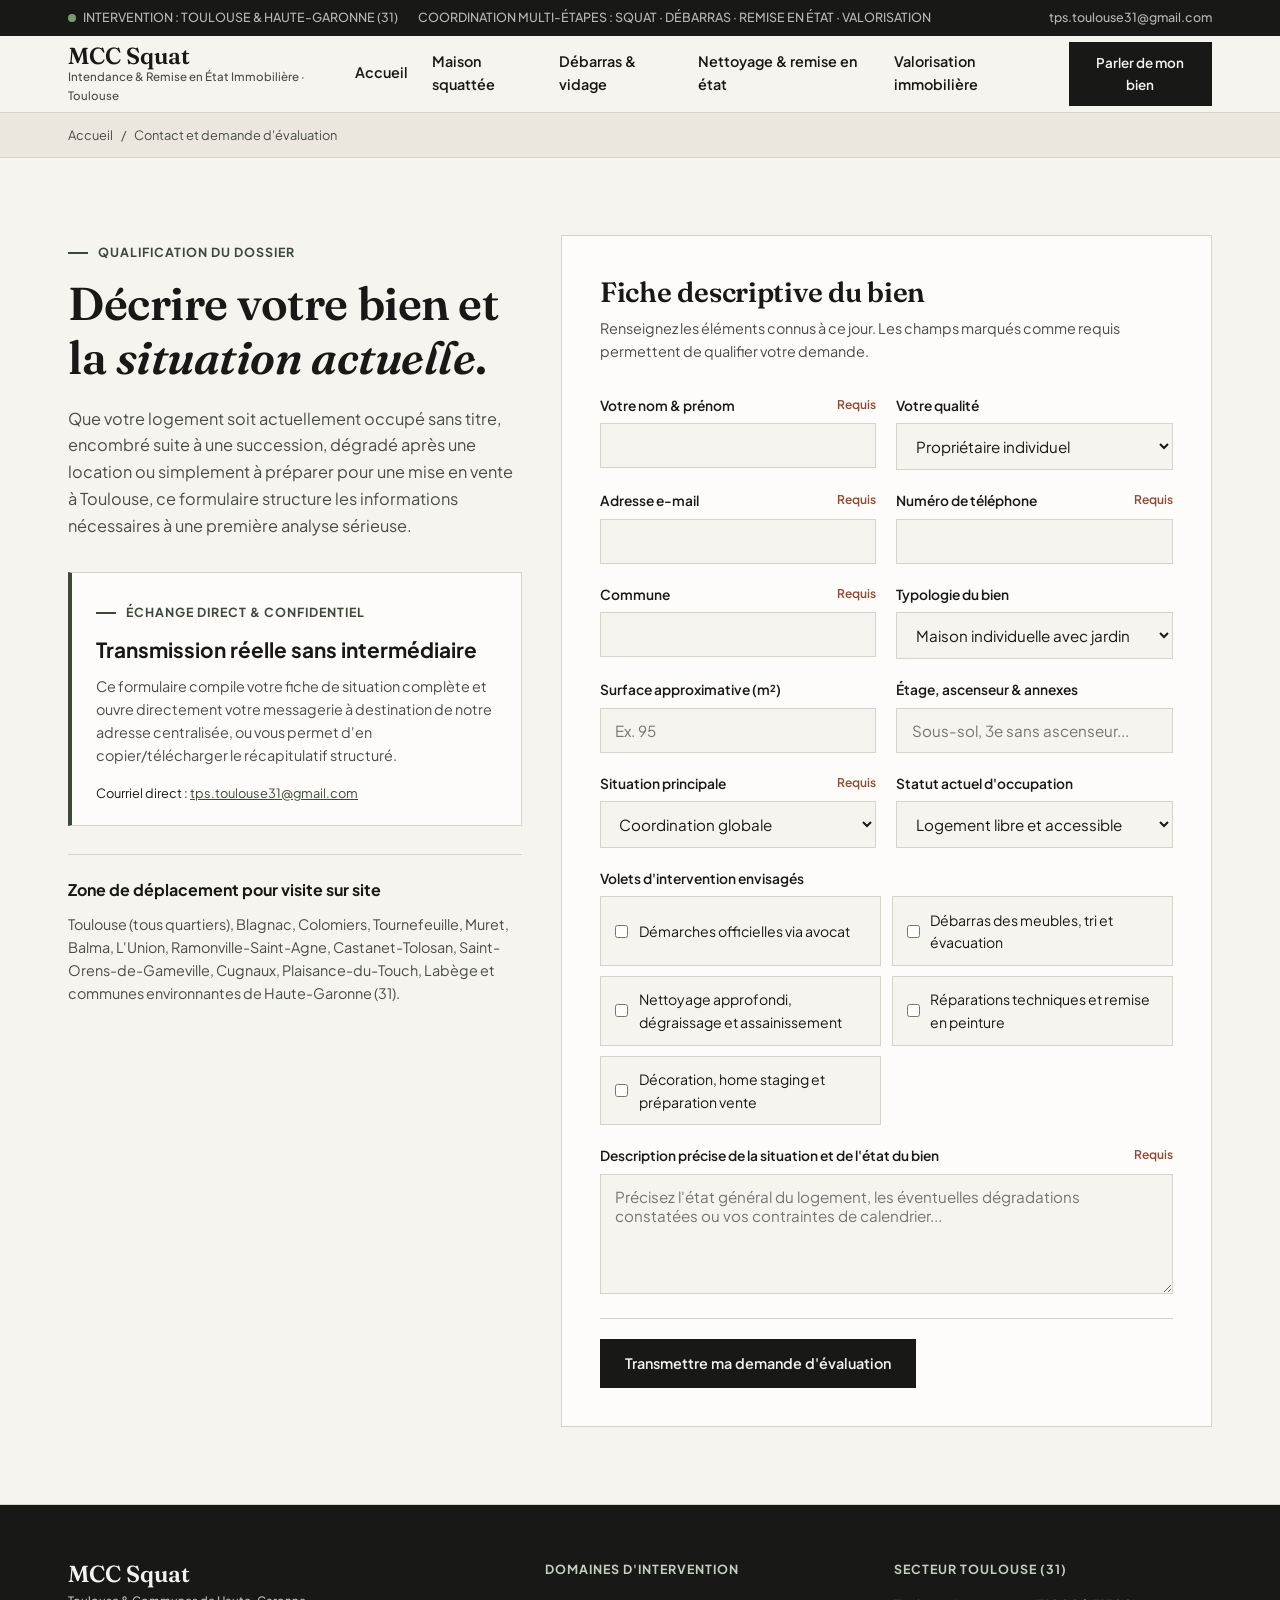
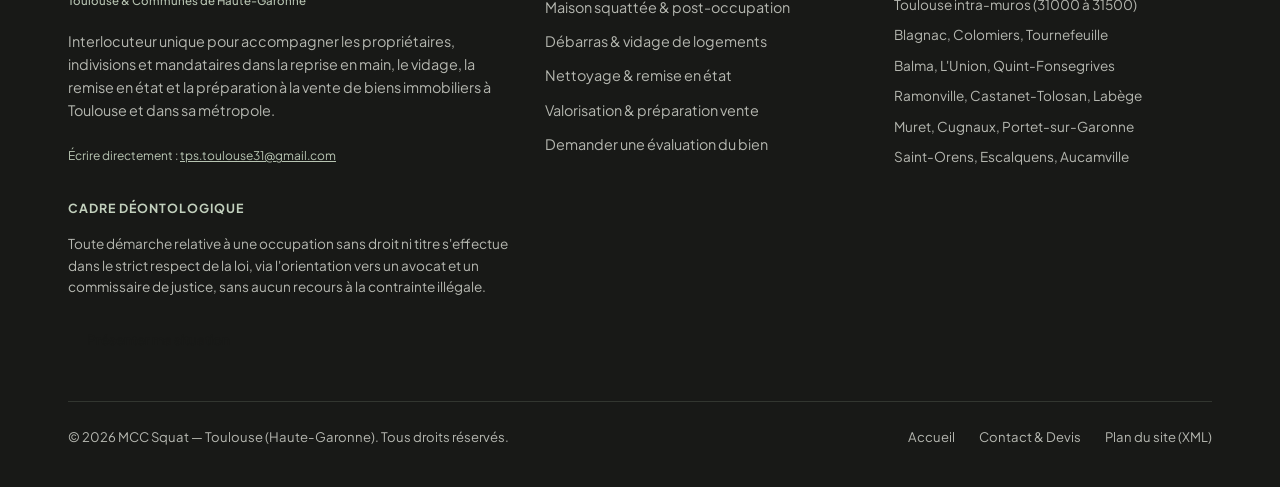
==== contact-devis.html @ 32aa0e15 "suppression du dossier" ====
<!DOCTYPE html>
<html lang="fr">
<head>
  <meta charset="UTF-8">
  <meta name="viewport" content="width=device-width, initial-scale=1.0">
  <title>Contact &amp; Devis à Toulouse | Évaluation de Bien Immobilier, Squat, Débarras &amp; Remise en État</title>
  <meta name="description" content="Contactez MCC Squat à Toulouse pour décrire votre bien immobilier et votre situation : maison squattée, débarras, nettoyage approfondi, remise en état ou préparation à la vente.">
  <link rel="canonical" href="https://atelier-garona-toulouse.fr/contact-devis.html">
  <meta property="og:title" content="Contact &amp; Devis — Parler de mon bien à Toulouse | MCC Squat">
  <meta property="og:description" content="Formulaire de qualification immobilière pour évaluer votre situation à Toulouse et en Haute-Garonne.">
  <meta property="og:type" content="website">
  <link rel="stylesheet" href="assets/css/styles.css">
</head>
<body>
  <a href="#main-content" class="skip-link">Aller au contenu principal</a>

  <div class="topbar">
    <div class="container topbar-inner">
      <div class="topbar-meta">
        <span><span class="status-dot" aria-hidden="true"></span>INTERVENTION : TOULOUSE &amp; HAUTE-GARONNE (31)</span>
        <span>COORDINATION MULTI-ÉTAPES : SQUAT · DÉBARRAS · REMISE EN ÉTAT · VALORISATION</span>
      </div>
      <div class="topbar-meta">
        <a href="mailto:tps.toulouse31@gmail.com" data-config="contact-email">tps.toulouse31@gmail.com</a>
      </div>
    </div>
  </div>

  <header class="site-header" role="banner">
    <div class="container header-inner">
      <a href="index.html" class="brand" aria-label="MCC Squat — Retour à l'accueil">
        <span class="brand-title" data-config="company-name">MCC Squat</span>
        <span class="brand-subtitle">Intendance &amp; Remise en État Immobilière · Toulouse</span>
      </a>

      <button class="nav-toggle" type="button" aria-expanded="false" aria-controls="primary-navigation">
        Menu
      </button>

      <nav id="primary-navigation" class="main-nav" aria-label="Navigation principale">
        <a href="index.html" class="nav-link">Accueil</a>
          <a href="maison-squattee.html" class="nav-link">Maison squattée</a>
          <a href="debarras-vidage.html" class="nav-link">Débarras & vidage</a>
          <a href="nettoyage-remise-en-etat.html" class="nav-link">Nettoyage & remise en état</a>
          <a href="valorisation-immobiliere.html" class="nav-link">Valorisation immobilière</a>
          <a href="contact-devis.html" class="btn btn-primary btn-sm" aria-current="page">Parler de mon bien</a>
      </nav>
    </div>
  </header>

  <nav class="breadcrumb-bar" aria-label="Fil d'Ariane">
    <div class="container">
      <ol class="breadcrumb-list">
        <li><a href="index.html">Accueil</a></li>
        <li aria-current="page">Contact et demande d'évaluation</li>
      </ol>
    </div>
  </nav>

  <main id="main-content">
    <section class="section">
      <div class="container">
        <div class="grid-12" style="align-items: start;">
          <div class="col-5">
            <span class="eyebrow">Qualification du dossier</span>
            <h1>Décrire votre bien et la <em>situation actuelle</em>.</h1>
            <p class="lead" style="margin-top: 1.25rem; margin-bottom: 2rem;">
              Que votre logement soit actuellement occupé sans titre, encombré suite à une succession, dégradé après une location ou simplement à préparer pour une mise en vente à Toulouse, ce formulaire structure les informations nécessaires à une première analyse sérieuse.
            </p>

            <div class="legal-callout" style="margin-bottom: 1.75rem;">
              <span class="eyebrow">Échange direct &amp; confidentiel</span>
              <h3 style="font-size: 1.3rem; margin-bottom: 0.65rem;">Transmission réelle sans intermédiaire</h3>
              <p style="color: var(--text-muted); font-size: 0.9rem; margin-bottom: 1rem;">
                Ce formulaire compile votre fiche de situation complète et ouvre directement votre messagerie à destination de notre adresse centralisée, ou vous permet d'en copier/télécharger le récapitulatif structuré.
              </p>
              <p style="font-family: var(--font-mono); font-size: 0.8rem;">
                Courriel direct : <a href="mailto:tps.toulouse31@gmail.com" style="text-decoration: underline; color: var(--accent-olive);" data-config="contact-email">tps.toulouse31@gmail.com</a>
              </p>
            </div>

            <div style="border-top: 1px solid var(--border-hairline); padding-top: 1.5rem;">
              <h4 style="margin-bottom: 0.75rem;">Zone de déplacement pour visite sur site</h4>
              <p style="color: var(--text-muted); font-size: 0.9rem;">
                Toulouse (tous quartiers), Blagnac, Colomiers, Tournefeuille, Muret, Balma, L'Union, Ramonville-Saint-Agne, Castanet-Tolosan, Saint-Orens-de-Gameville, Cugnaux, Plaisance-du-Touch, Labège et communes environnantes de Haute-Garonne (31).
              </p>
            </div>
          </div>

          <div class="col-7">
            <form id="diagnostic-form" class="form-architectural" aria-label="Formulaire de description du bien et de la situation">
              <h2 style="font-size: 1.75rem; margin-bottom: 0.5rem;">Fiche descriptive du bien</h2>
              <p style="color: var(--text-muted); font-size: 0.9rem; margin-bottom: 2rem;">
                Renseignez les éléments connus à ce jour. Les champs marqués comme requis permettent de qualifier votre demande.
              </p>

              <div class="form-grid">
                <div class="form-group">
                  <label class="form-label" for="nom">
                    <span>Votre nom &amp; prénom</span>
                    <span class="form-required">Requis</span>
                  </label>
                  <input class="form-control" type="text" id="nom" name="nom" required autocomplete="name">
                </div>

                <div class="form-group">
                  <label class="form-label" for="qualite">
                    <span>Votre qualité</span>
                  </label>
                  <select class="form-control" id="qualite" name="qualite">
                    <option value="Propriétaire individuel">Propriétaire individuel</option>
                    <option value="Membre d'une indivision / Héritier">Membre d'une indivision / Héritier</option>
                    <option value="Notaire / Clerc de notaire">Notaire / Clerc de notaire</option>
                    <option value="Avocat / Commissaire de justice">Avocat / Commissaire de justice</option>
                    <option value="Mandataire / Agence immobilière">Mandataire / Agence immobilière</option>
                  </select>
                </div>

                <div class="form-group">
                  <label class="form-label" for="email">
                    <span>Adresse e-mail</span>
                    <span class="form-required">Requis</span>
                  </label>
                  <input class="form-control" type="email" id="email" name="email" required autocomplete="email">
                </div>

                <div class="form-group">
                  <label class="form-label" for="telephone">
                    <span>Numéro de téléphone</span>
                    <span class="form-required">Requis</span>
                  </label>
                  <input class="form-control" type="tel" id="telephone" name="telephone" required autocomplete="tel">
                </div>

                <div class="form-group">
                  <label class="form-label" for="commune">
                    <span>Commune</span>
                    <span class="form-required">Requis</span>
                  </label>
                  <input class="form-control" type="text" id="commune" name="commune" required>
                </div>

                <div class="form-group">
                  <label class="form-label" for="type-bien">
                    <span>Typologie du bien</span>
                  </label>
                  <select class="form-control" id="type-bien" name="type_bien">
                    <option value="Maison individuelle avec jardin">Maison individuelle avec jardin</option>
                    <option value="Maison de ville / Toulousaine">Maison de ville / Toulousaine</option>
                    <option value="Appartement">Appartement</option>
                    <option value="Immeuble entier / Local mixte">Immeuble entier / Local mixte</option>
                    <option value="Dépendance / Cave / Garage seul">Dépendance / Cave / Garage seul</option>
                  </select>
                </div>

                <div class="form-group">
                  <label class="form-label" for="surface">
                    <span>Surface approximative (m²)</span>
                  </label>
                  <input class="form-control" type="number" id="surface" name="surface" min="5" max="2000" placeholder="Ex. 95">
                </div>

                <div class="form-group">
                  <label class="form-label" for="acces">
                    <span>Étage, ascenseur &amp; annexes</span>
                  </label>
                  <input class="form-control" type="text" id="acces" name="acces" placeholder="Sous-sol, 3e sans ascenseur...">
                </div>

                <div class="form-group">
                  <label class="form-label" for="situation-principale">
                    <span>Situation principale</span>
                    <span class="form-required">Requis</span>
                  </label>
                  <select class="form-control" id="situation-principale" name="situation" required>
                    <option value="Coordination globale">Coordination globale</option>
                    <option value="maison-squattee">Maison squattée</option>
                    <option value="debarras-vidage">Débarras et vidage de logement / succession</option>
                    <option value="nettoyage-remise-en-etat">Nettoyage approfondi et remise en état</option>
                    <option value="valorisation-immobiliere">Valorisation immobilière et préparation à la vente</option>
                  </select>
                </div>

                <div class="form-group">
                  <label class="form-label" for="statut-occupation">
                    <span>Statut actuel d'occupation</span>
                  </label>
                  <select class="form-control" id="statut-occupation" name="statut_occupation">
                    <option value="Logement libre et accessible">Logement libre et accessible</option>
                    <option value="Logement récupéré légalement après squat">Logement récupéré légalement après squat</option>
                    <option value="Logement actuellement squatté">Logement actuellement squatté</option>
                    <option value="Succession en cours">Succession en cours</option>
                  </select>
                </div>

                <div class="form-group form-group-full">
                  <span class="form-label">Volets d'intervention envisagés</span>
                  <div class="checkbox-grid">
                    <label class="checkbox-tile">
                      <input type="checkbox" name="prestations" value="Orientation avocat">
                      <span>Démarches officielles via avocat</span>
                    </label>

                    <label class="checkbox-tile">
                      <input type="checkbox" name="prestations" value="Débarras et vidage intégral">
                      <span>Débarras des meubles, tri et évacuation</span>
                    </label>
                    <label class="checkbox-tile">
                      <input type="checkbox" name="prestations" value="Nettoyage approfondi et désinfection">
                      <span>Nettoyage approfondi, dégraissage et assainissement</span>
                    </label>
                    <label class="checkbox-tile">
                      <input type="checkbox" name="prestations" value="Travaux de remise en état et peintures">
                      <span>Réparations techniques et remise en peinture</span>
                    </label>
                    <label class="checkbox-tile">
                      <input type="checkbox" name="prestations" value="Valorisation immobilière / Home staging">
                      <span>Décoration, home staging et préparation vente</span>
                    </label>
                  </div>
                </div>

                <div class="form-group form-group-full">
                  <label class="form-label" for="description">
                    <span>Description précise de la situation et de l'état du bien</span>
                    <span class="form-required">Requis</span>
                  </label>
                  <textarea class="form-control" id="description" name="description" required placeholder="Précisez l'état général du logement, les éventuelles dégradations constatées ou vos contraintes de calendrier..."></textarea>
                </div>
              </div>

              <div class="form-actions-bar">
                <button type="submit" class="btn btn-primary">Transmettre ma demande d'évaluation</button>
              </div>

              <!-- PANNEAU DE CONTRÔLE RÉEL DU DOSSIER (SANS SIMULATION FICTIVE) -->
              <div id="dossier-preview-panel" class="dossier-preview-panel" role="region" aria-live="polite">
                <h3 style="font-size: 1.25rem; margin-bottom: 0.35rem;">Votre fiche d'évaluation est prête à être transmise</h3>
                <p style="font-size: 0.88rem; color: var(--text-muted);">
                  Votre application de messagerie s'est ouverte avec ce récapitulatif. Si vous utilisez un webmail sur navigateur, vous pouvez également copier ce dossier en un clic ou le télécharger :
                </p>
                <pre id="dossier-pre-content" class="dossier-pre"></pre>
                <div style="display: flex; flex-wrap: wrap; gap: 0.75rem;">
                  <a id="direct-mailto-trigger" href="mailto:tps.toulouse31@gmail.com" class="btn btn-primary btn-sm">Ouvrir dans ma messagerie</a>
                  <button type="button" id="copy-dossier-btn" class="btn btn-secondary btn-sm">Copier le récapitulatif</button>
                  <button type="button" id="download-dossier-btn" class="btn btn-secondary btn-sm">Télécharger en .txt</button>
                </div>
              </div>
            </form>
          </div>
        </div>
      </div>
    </section>
  </main>

  <footer class="site-footer" role="contentinfo">
    <div class="container">
      <div class="footer-grid">
        <div>
          <p class="brand-title" style="color: var(--text-on-dark); margin-bottom: 0.35rem;" data-config="company-name">MCC Squat</p>
          <p class="brand-subtitle" style="color: #B7C4B2; margin-bottom: 1.25rem;">Toulouse &amp; Communes de Haute-Garonne</p>
          <p style="color: var(--text-on-dark-muted); font-size: 0.9rem; max-width: 42ch; margin-bottom: 1.5rem;">
            Interlocuteur unique pour accompagner les propriétaires, indivisions et mandataires dans la reprise en main, le vidage, la remise en état et la préparation à la vente de biens immobiliers à Toulouse et dans sa métropole.
          </p>
          <p style="font-family: var(--font-mono); font-size: 0.75rem; color: #B7C4B2;">
            Écrire directement : <a href="mailto:tps.toulouse31@gmail.com" style="text-decoration: underline;" data-config="contact-email">tps.toulouse31@gmail.com</a>
          </p>
        </div>

        <div>
          <h3 class="footer-heading">Domaines d'intervention</h3>
          <ul class="footer-links">
            <li><a href="maison-squattee.html">Maison squattée &amp; post-occupation</a></li>
            <li><a href="debarras-vidage.html">Débarras &amp; vidage de logements</a></li>
            <li><a href="nettoyage-remise-en-etat.html">Nettoyage &amp; remise en état</a></li>
            <li><a href="valorisation-immobiliere.html">Valorisation &amp; préparation vente</a></li>
            <li><a href="contact-devis.html">Demander une évaluation du bien</a></li>
          </ul>
        </div>

        <div>
          <h3 class="footer-heading">Secteur Toulouse (31)</h3>
          <ul class="footer-links" style="font-size: 0.85rem; color: var(--text-on-dark-muted);">
            <li>Toulouse intra-muros (31000 à 31500)</li>
            <li>Blagnac, Colomiers, Tournefeuille</li>
            <li>Balma, L'Union, Quint-Fonsegrives</li>
            <li>Ramonville, Castanet-Tolosan, Labège</li>
            <li>Muret, Cugnaux, Portet-sur-Garonne</li>
            <li>Saint-Orens, Escalquens, Aucamville</li>
          </ul>
        </div>

        <div>
          <h3 class="footer-heading">Cadre déontologique</h3>
          <p style="color: var(--text-on-dark-muted); font-size: 0.85rem; line-height: 1.6; margin-bottom: 1.25rem;">
            Toute démarche relative à une occupation sans droit ni titre s'effectue dans le strict respect de la loi, via l'orientation vers un avocat et un commissaire de justice, sans aucun recours à la contrainte illégale.
          </p>
          <a href="contact-devis.html" class="btn btn-secondary btn-sm">Présenter ma situation</a>
        </div>
      </div>

      <div class="footer-bottom">
        <div>
          <span>&copy; 2026 <span data-config="company-name">MCC Squat</span> — Toulouse (Haute-Garonne). Tous droits réservés.</span>
        </div>
        <div style="display: flex; gap: 1.5rem; flex-wrap: wrap;">
          <a href="index.html">Accueil</a>
          <a href="contact-devis.html">Contact &amp; Devis</a>
          <a href="sitemap.xml">Plan du site (XML)</a>
        </div>
      </div>
    </div>
  </footer>

  <script src="assets/js/site-config.js"></script>
  <script src="assets/js/main.js"></script>
</body>
</html>
---- assets/css/styles.css ----
/* ==========================================================================
   MCC Squat — FEUILLE DE STYLE HAUTE LISIBILITÉ
   Palette : Ivoire (#F6F4EF), Pierre (#EBE7DE), Anthracite (#181917),
             Vert Olive (#3B4938), Terre de Garonne (#8C4A32)
   Typographies : 'Fraunces' (Titres lisibles et posés) & 'Plus Jakarta Sans'
   ========================================================================== */

@import url('https://fonts.googleapis.com/css2?family=Fraunces:opsz,wght@9..144,500;9..144,600&family=Plus+Jakarta+Sans:wght@400;500;600;700&display=swap');

:root {
  --bg-ivory: #F6F4EF;
  --bg-stone: #EBE7DE;
  --bg-paper: #FDFCFA;
  --bg-dark: #181917;
  --bg-dark-elevated: #222420;
  --bg-olive: #2D372B;

  --text-main: #181917;
  --text-muted: #4A4C47;
  --text-subtle: #6E706A;
  --text-on-dark: #F4F2EC;
  --text-on-dark-muted: #B5B7B0;

  --accent-olive: #3B4938;
  --accent-terracotta: #8C4A32;
  --border-hairline: #D8D3C8;
  --border-dark-hairline: #323630;

  --font-serif: 'Fraunces', Georgia, serif;
  --font-sans: 'Plus Jakarta Sans', -apple-system, BlinkMacSystemFont, sans-serif;

  --container-max: 1240px;
  --gutter: clamp(1.25rem, 4vw, 3rem);
  --section-py: clamp(3.5rem, 6vw, 5.5rem);
}

*, *::before, *::after {
  box-sizing: border-box;
  margin: 0;
  padding: 0;
}

html {
  font-size: 16px;
  scroll-behavior: smooth;
  background-color: var(--bg-ivory);
  color: var(--text-main);
  font-family: var(--font-sans);
  line-height: 1.6;
  -webkit-font-smoothing: antialiased;
}

body {
  overflow-x: hidden;
  background-color: var(--bg-ivory);
}

img {
  max-width: 100%;
  height: auto;
  display: block;
  object-fit: cover;
}

a {
  color: inherit;
  text-decoration: none;
  transition: color 0.2s ease, background-color 0.2s ease, border-color 0.2s ease;
}

ul, ol {
  list-style: none;
}

.skip-link {
  position: absolute;
  top: -100px;
  left: 1rem;
  background: var(--bg-dark);
  color: var(--text-on-dark);
  padding: 0.75rem 1.25rem;
  z-index: 9999;
  font-size: 0.875rem;
}
.skip-link:focus {
  top: 1rem;
}

/* ==========================================================================
   TYPOGRAPHIE CLAIRE ET DIRECTE (SANS EFFETS GÊNANTS)
   ========================================================================== */

.eyebrow {
  font-family: var(--font-sans);
  font-size: 0.78rem;
  text-transform: uppercase;
  letter-spacing: 0.08em;
  color: var(--accent-olive);
  display: inline-flex;
  align-items: center;
  gap: 0.6rem;
  margin-bottom: 0.85rem;
  font-weight: 700;
}

.eyebrow::before {
  content: "";
  display: inline-block;
  width: 20px;
  height: 2px;
  background-color: currentColor;
}

.section-dark .eyebrow {
  color: #C2D0BD;
}

h1 {
  font-family: var(--font-serif);
  font-weight: 600;
  font-size: clamp(2rem, 3.6vw, 3.1rem);
  line-height: 1.18;
  letter-spacing: -0.01em;
  color: var(--text-main);
}

h2 {
  font-family: var(--font-serif);
  font-weight: 600;
  font-size: clamp(1.6rem, 2.6vw, 2.25rem);
  line-height: 1.22;
  letter-spacing: -0.01em;
}

h3 {
  font-family: var(--font-sans);
  font-weight: 700;
  font-size: clamp(1.15rem, 1.5vw, 1.35rem);
  line-height: 1.35;
}

h4 {
  font-family: var(--font-sans);
  font-size: 1rem;
  font-weight: 700;
  line-height: 1.4;
}

.section-dark h1,
.section-dark h2,
.section-dark h3 {
  color: var(--text-on-dark);
}

.lead {
  font-size: clamp(1.02rem, 1.2vw, 1.15rem);
  line-height: 1.65;
  color: var(--text-muted);
  font-weight: 400;
}

.section-dark .lead {
  color: var(--text-on-dark-muted);
}

/* Listes à puces courtes et faciles à scanner */
.clean-list {
  display: flex;
  flex-direction: column;
  gap: 0.65rem;
  margin-top: 0.75rem;
}

.clean-list li {
  position: relative;
  padding-left: 1.35rem;
  color: var(--text-muted);
  font-size: 0.96rem;
  line-height: 1.55;
}

.clean-list li::before {
  content: "—";
  position: absolute;
  left: 0;
  color: var(--accent-olive);
  font-weight: 700;
}

.section-dark .clean-list li {
  color: var(--text-on-dark-muted);
}

.section-dark .clean-list li::before {
  color: #C2D0BD;
}

/* ==========================================================================
   GRILLE & SECTIONS
   ========================================================================== */

.container {
  max-width: var(--container-max);
  margin: 0 auto;
  padding-left: var(--gutter);
  padding-right: var(--gutter);
}

.section {
  padding-top: var(--section-py);
  padding-bottom: var(--section-py);
  border-bottom: 1px solid var(--border-hairline);
}

.section-stone { background-color: var(--bg-stone); }
.section-paper { background-color: var(--bg-paper); }
.section-dark {
  background-color: var(--bg-dark);
  color: var(--text-on-dark);
  border-bottom: 1px solid var(--border-dark-hairline);
}
.section-olive {
  background-color: var(--bg-olive);
  color: var(--text-on-dark);
}

.grid-12 {
  display: grid;
  grid-template-columns: repeat(12, 1fr);
  gap: clamp(1.5rem, 3vw, 2.5rem);
}

.col-4 { grid-column: span 4; }
.col-5 { grid-column: span 5; }
.col-6 { grid-column: span 6; }
.col-7 { grid-column: span 7; }
.col-8 { grid-column: span 8; }
.col-12 { grid-column: span 12; }

/* ==========================================================================
   BARRE SUPÉRIEURE & NAVIGATION
   ========================================================================== */

.topbar {
  background-color: var(--bg-dark);
  color: var(--text-on-dark-muted);
  font-size: 0.8rem;
  padding: 0.5rem 0;
}

.topbar-inner {
  display: flex;
  justify-content: space-between;
  align-items: center;
  gap: 1rem;
  flex-wrap: wrap;
}

.topbar-meta {
  display: flex;
  align-items: center;
  gap: 1.25rem;
  font-size: 0.78rem;
  font-weight: 500;
}

.status-dot {
  display: inline-block;
  width: 8px;
  height: 8px;
  background-color: #799B6E;
  border-radius: 50%;
  margin-right: 0.45rem;
}

.site-header {
  position: sticky;
  top: 0;
  z-index: 100;
  background-color: rgba(246, 244, 239, 0.96);
  backdrop-filter: blur(8px);
  border-bottom: 1px solid var(--border-hairline);
}

.header-inner {
  display: flex;
  align-items: center;
  justify-content: space-between;
  min-height: 76px;
  gap: 1.25rem;
}

.brand {
  display: flex;
  flex-direction: column;
}

.brand-title {
  font-family: var(--font-serif);
  font-weight: 600;
  font-size: 1.45rem;
  line-height: 1.1;
  color: var(--text-main);
}

.brand-subtitle {
  font-size: 0.72rem;
  color: var(--text-muted);
  font-weight: 500;
}

.main-nav {
  display: flex;
  align-items: center;
  gap: 1.5rem;
}

.nav-link {
  font-size: 0.9rem;
  font-weight: 600;
  color: var(--text-main);
  padding: 0.35rem 0;
  border-bottom: 2px solid transparent;
}

.nav-link:hover,
.nav-link[aria-current="page"] {
  color: var(--accent-olive);
  border-bottom-color: var(--accent-olive);
}

.nav-toggle {
  display: none;
  background: transparent;
  border: 1px solid var(--border-hairline);
  padding: 0.5rem 0.85rem;
  font-size: 0.8rem;
  font-weight: 600;
  color: var(--text-main);
  cursor: pointer;
}

/* ==========================================================================
   BOUTONS & LIENS D'ACTION
   ========================================================================== */

.btn {
  display: inline-flex;
  align-items: center;
  justify-content: center;
  gap: 0.6rem;
  padding: 0.9rem 1.5rem;
  font-family: var(--font-sans);
  font-size: 0.9rem;
  font-weight: 600;
  border: 1px solid transparent;
  cursor: pointer;
  transition: all 0.2s ease;
  text-align: center;
}

.btn-primary {
  background-color: var(--bg-dark);
  color: var(--text-on-dark);
  border-color: var(--bg-dark);
}

.btn-primary:hover {
  background-color: var(--accent-olive);
  border-color: var(--accent-olive);
}

.btn-secondary {
  background-color: transparent;
  color: var(--text-main);
  border-color: var(--text-main);
}

.btn-secondary:hover {
  background-color: var(--text-main);
  color: var(--text-on-dark);
}

.section-dark .btn-primary {
  background-color: var(--bg-ivory);
  color: var(--text-main);
  border-color: var(--bg-ivory);
}

.section-dark .btn-secondary {
  color: var(--text-on-dark);
  border-color: rgba(244, 242, 236, 0.4);
}

.btn-sm {
  padding: 0.6rem 1.1rem;
  font-size: 0.84rem;
}

.link-arrow {
  display: inline-flex;
  align-items: center;
  gap: 0.4rem;
  font-size: 0.9rem;
  font-weight: 700;
  color: var(--accent-olive);
  border-bottom: 1.5px solid currentColor;
  padding-bottom: 0.15rem;
}

.link-arrow:hover {
  color: var(--accent-terracotta);
}

/* ==========================================================================
   HERO & PHOTOGRAPHIES
   ========================================================================== */

.hero-editorial {
  padding-top: clamp(2.5rem, 5vw, 4.5rem);
  padding-bottom: clamp(3rem, 5vw, 4.5rem);
  border-bottom: 1px solid var(--border-hairline);
}

.hero-meta-strip {
  display: grid;
  grid-template-columns: repeat(3, 1fr);
  gap: 1.25rem;
  padding-top: 1.5rem;
  margin-top: 2rem;
  border-top: 1px solid var(--border-hairline);
}

.hero-meta-label {
  font-size: 0.75rem;
  text-transform: uppercase;
  letter-spacing: 0.05em;
  color: var(--text-subtle);
  display: block;
  font-weight: 600;
}

.hero-meta-value {
  font-size: 0.92rem;
  font-weight: 700;
  color: var(--text-main);
}

.photo-frame {
  background-color: var(--bg-stone);
  border: 1px solid var(--border-hairline);
  overflow: hidden;
}

.photo-frame img {
  width: 100%;
  height: 100%;
  object-fit: cover;
}

.photo-caption {
  padding: 0.65rem 0.95rem;
  background-color: var(--bg-paper);
  border-top: 1px solid var(--border-hairline);
  font-size: 0.75rem;
  font-weight: 500;
  color: var(--text-subtle);
  display: flex;
  justify-content: space-between;
  gap: 1rem;
}

.section-dark .photo-frame {
  border-color: var(--border-dark-hairline);
}

.section-dark .photo-caption {
  background-color: var(--bg-dark-elevated);
  border-top-color: var(--border-dark-hairline);
  color: var(--text-on-dark-muted);
}

.aspect-tall { aspect-ratio: 4 / 4.5; }
.aspect-wide { aspect-ratio: 16 / 10; }

/* ==========================================================================
   BLOCS STRUCTURÉS (LECTURE RAPIDE)
   ========================================================================== */

.ledger-list {
  border-top: 1px solid var(--border-hairline);
}

.ledger-row {
  display: grid;
  grid-template-columns: 60px 1.1fr 1.8fr auto;
  gap: 1.5rem;
  padding: 1.35rem 0;
  border-bottom: 1px solid var(--border-hairline);
  align-items: center;
}

.ledger-num {
  font-size: 0.82rem;
  font-weight: 700;
  color: var(--accent-terracotta);
}

.pillar-matrix {
  display: grid;
  grid-template-columns: repeat(2, 1fr);
  border-top: 1px solid var(--border-hairline);
  border-left: 1px solid var(--border-hairline);
}

.pillar-cell {
  padding: clamp(1.5rem, 3vw, 2.25rem);
  border-right: 1px solid var(--border-hairline);
  border-bottom: 1px solid var(--border-hairline);
  background-color: var(--bg-paper);
  display: flex;
  flex-direction: column;
  justify-content: space-between;
  gap: 1.25rem;
}

.pillar-index {
  font-size: 0.76rem;
  font-weight: 700;
  color: var(--accent-olive);
  text-transform: uppercase;
  letter-spacing: 0.06em;
  display: flex;
  justify-content: space-between;
  border-bottom: 1px solid var(--border-hairline);
  padding-bottom: 0.65rem;
}

.spec-grid {
  display: grid;
  grid-template-columns: repeat(4, 1fr);
  border-top: 1px solid var(--border-hairline);
  border-left: 1px solid var(--border-hairline);
}

.spec-item {
  padding: 1.5rem;
  border-right: 1px solid var(--border-hairline);
  border-bottom: 1px solid var(--border-hairline);
}

.section-dark .spec-grid {
  border-top-color: var(--border-dark-hairline);
  border-left-color: var(--border-dark-hairline);
}

.section-dark .spec-item {
  border-right-color: var(--border-dark-hairline);
  border-bottom-color: var(--border-dark-hairline);
}

.spec-label {
  font-size: 0.75rem;
  font-weight: 700;
  text-transform: uppercase;
  letter-spacing: 0.06em;
  color: var(--accent-terracotta);
  margin-bottom: 0.5rem;
  display: block;
}

.section-dark .spec-label {
  color: #C2D0BD;
}

.legal-callout {
  background-color: var(--bg-paper);
  border-left: 4px solid var(--accent-olive);
  border-top: 1px solid var(--border-hairline);
  border-right: 1px solid var(--border-hairline);
  border-bottom: 1px solid var(--border-hairline);
  padding: 1.35rem 1.5rem;
}

.section-dark .legal-callout {
  background-color: var(--bg-dark-elevated);
  border-color: var(--border-dark-hairline);
  border-left: 4px solid #9AB195;
}

/* ==========================================================================
   FAQ & COMMUNES
   ========================================================================== */

.faq-list {
  border-top: 1px solid var(--border-hairline);
}

.faq-item {
  border-bottom: 1px solid var(--border-hairline);
}

.faq-question {
  width: 100%;
  padding: 1.15rem 0;
  cursor: pointer;
  font-family: var(--font-sans);
  font-weight: 700;
  font-size: 1.05rem;
  color: var(--text-main);
  display: flex;
  justify-content: space-between;
  align-items: center;
  gap: 1rem;
  list-style: none;
}

.faq-question::-webkit-details-marker { display: none; }

.faq-icon {
  font-size: 1.2rem;
  font-weight: 700;
  color: var(--accent-olive);
  transition: transform 0.2s ease;
}

details[open] .faq-icon { transform: rotate(45deg); }

.faq-answer {
  padding-bottom: 1.25rem;
  color: var(--text-muted);
  font-size: 0.95rem;
}

.commune-grid {
  display: grid;
  grid-template-columns: repeat(auto-fill, minmax(210px, 1fr));
  gap: 0.65rem;
  margin-top: 1.25rem;
}

.commune-item {
  padding: 0.7rem 0.9rem;
  border: 1px solid var(--border-hairline);
  background-color: var(--bg-paper);
  font-size: 0.88rem;
  font-weight: 500;
  display: flex;
  justify-content: space-between;
}

.commune-code {
  font-size: 0.78rem;
  color: var(--text-subtle);
}

/* ==========================================================================
   FORMULAIRE & FOOTER
   ========================================================================== */

.form-architectural {
  background-color: var(--bg-paper);
  border: 1px solid var(--border-hairline);
  padding: clamp(1.5rem, 3vw, 2.5rem);
}

.form-grid {
  display: grid;
  grid-template-columns: repeat(2, 1fr);
  gap: 1.25rem;
}

.form-group {
  display: flex;
  flex-direction: column;
  gap: 0.4rem;
}

.form-group-full { grid-column: span 2; }

.form-label {
  font-size: 0.86rem;
  font-weight: 600;
  color: var(--text-main);
  display: flex;
  justify-content: space-between;
}

.form-required {
  font-size: 0.75rem;
  color: var(--accent-terracotta);
}

.form-control {
  width: 100%;
  padding: 0.75rem 0.9rem;
  font-family: var(--font-sans);
  font-size: 0.95rem;
  color: var(--text-main);
  background-color: var(--bg-ivory);
  border: 1px solid var(--border-hairline);
}

.form-control:focus {
  outline: none;
  border-color: var(--accent-olive);
  background-color: #FFFFFF;
}

textarea.form-control {
  min-height: 120px;
  resize: vertical;
}

.checkbox-grid {
  display: grid;
  grid-template-columns: repeat(2, 1fr);
  gap: 0.65rem;
}

.checkbox-tile {
  display: flex;
  align-items: center;
  gap: 0.65rem;
  padding: 0.7rem 0.9rem;
  border: 1px solid var(--border-hairline);
  background-color: var(--bg-ivory);
  cursor: pointer;
  font-size: 0.88rem;
}

.form-actions-bar {
  display: flex;
  flex-wrap: wrap;
  gap: 1rem;
  align-items: center;
  margin-top: 1.5rem;
  padding-top: 1.25rem;
  border-top: 1px solid var(--border-hairline);
}

.dossier-preview-panel {
  margin-top: 1.5rem;
  padding: 1.25rem;
  background-color: var(--bg-stone);
  border: 1px solid var(--border-hairline);
  display: none;
}

.dossier-preview-panel.is-visible { display: block; }

.dossier-pre {
  font-family: monospace;
  font-size: 0.82rem;
  white-space: pre-wrap;
  background-color: var(--bg-paper);
  padding: 1rem;
  border: 1px solid var(--border-hairline);
  margin: 0.75rem 0;
}

.breadcrumb-bar {
  padding: 0.75rem 0;
  border-bottom: 1px solid var(--border-hairline);
  background-color: var(--bg-stone);
  font-size: 0.8rem;
  color: var(--text-muted);
}

.breadcrumb-list {
  display: flex;
  gap: 0.5rem;
}

.breadcrumb-list li + li::before {
  content: "/";
  margin-right: 0.5rem;
}

.site-footer {
  background-color: var(--bg-dark);
  color: var(--text-on-dark);
  padding: 3.5rem 0 2.5rem;
}

.footer-grid {
  display: grid;
  grid-template-columns: 1.4fr 1fr 1fr;
  gap: 2rem;
  padding-bottom: 2.5rem;
  border-bottom: 1px solid var(--border-dark-hairline);
}

.footer-heading {
  font-size: 0.78rem;
  font-weight: 700;
  text-transform: uppercase;
  letter-spacing: 0.08em;
  color: #C2D0BD;
  margin-bottom: 1rem;
}

.footer-links {
  display: flex;
  flex-direction: column;
  gap: 0.55rem;
}

.footer-links a {
  color: var(--text-on-dark-muted);
  font-size: 0.9rem;
}

.footer-bottom {
  padding-top: 1.5rem;
  display: flex;
  justify-content: space-between;
  flex-wrap: wrap;
  gap: 1rem;
  font-size: 0.82rem;
  color: var(--text-on-dark-muted);
}

@media (max-width: 980px) {
  .col-4, .col-5, .col-6, .col-7, .col-8 { grid-column: span 12; }
  .ledger-row { grid-template-columns: 1fr; gap: 0.5rem; }
  .spec-grid { grid-template-columns: repeat(2, 1fr); }
  .hero-meta-strip { grid-template-columns: 1fr; }
  .footer-grid { grid-template-columns: 1fr; }
}

@media (max-width: 820px) {
  .topbar-meta { display: none; }
  .nav-toggle { display: inline-block; }
  .main-nav {
    display: none;
    position: absolute;
    top: 100%;
    left: 0;
    right: 0;
    background-color: var(--bg-ivory);
    border-bottom: 1px solid var(--border-hairline);
    flex-direction: column;
    align-items: flex-start;
    padding: 1.25rem var(--gutter);
    gap: 0.85rem;
  }
  .main-nav.is-open { display: flex; }
  .pillar-matrix, .spec-grid, .form-grid, .checkbox-grid { grid-template-columns: 1fr; }
  .form-group-full { grid-column: span 1; }
}
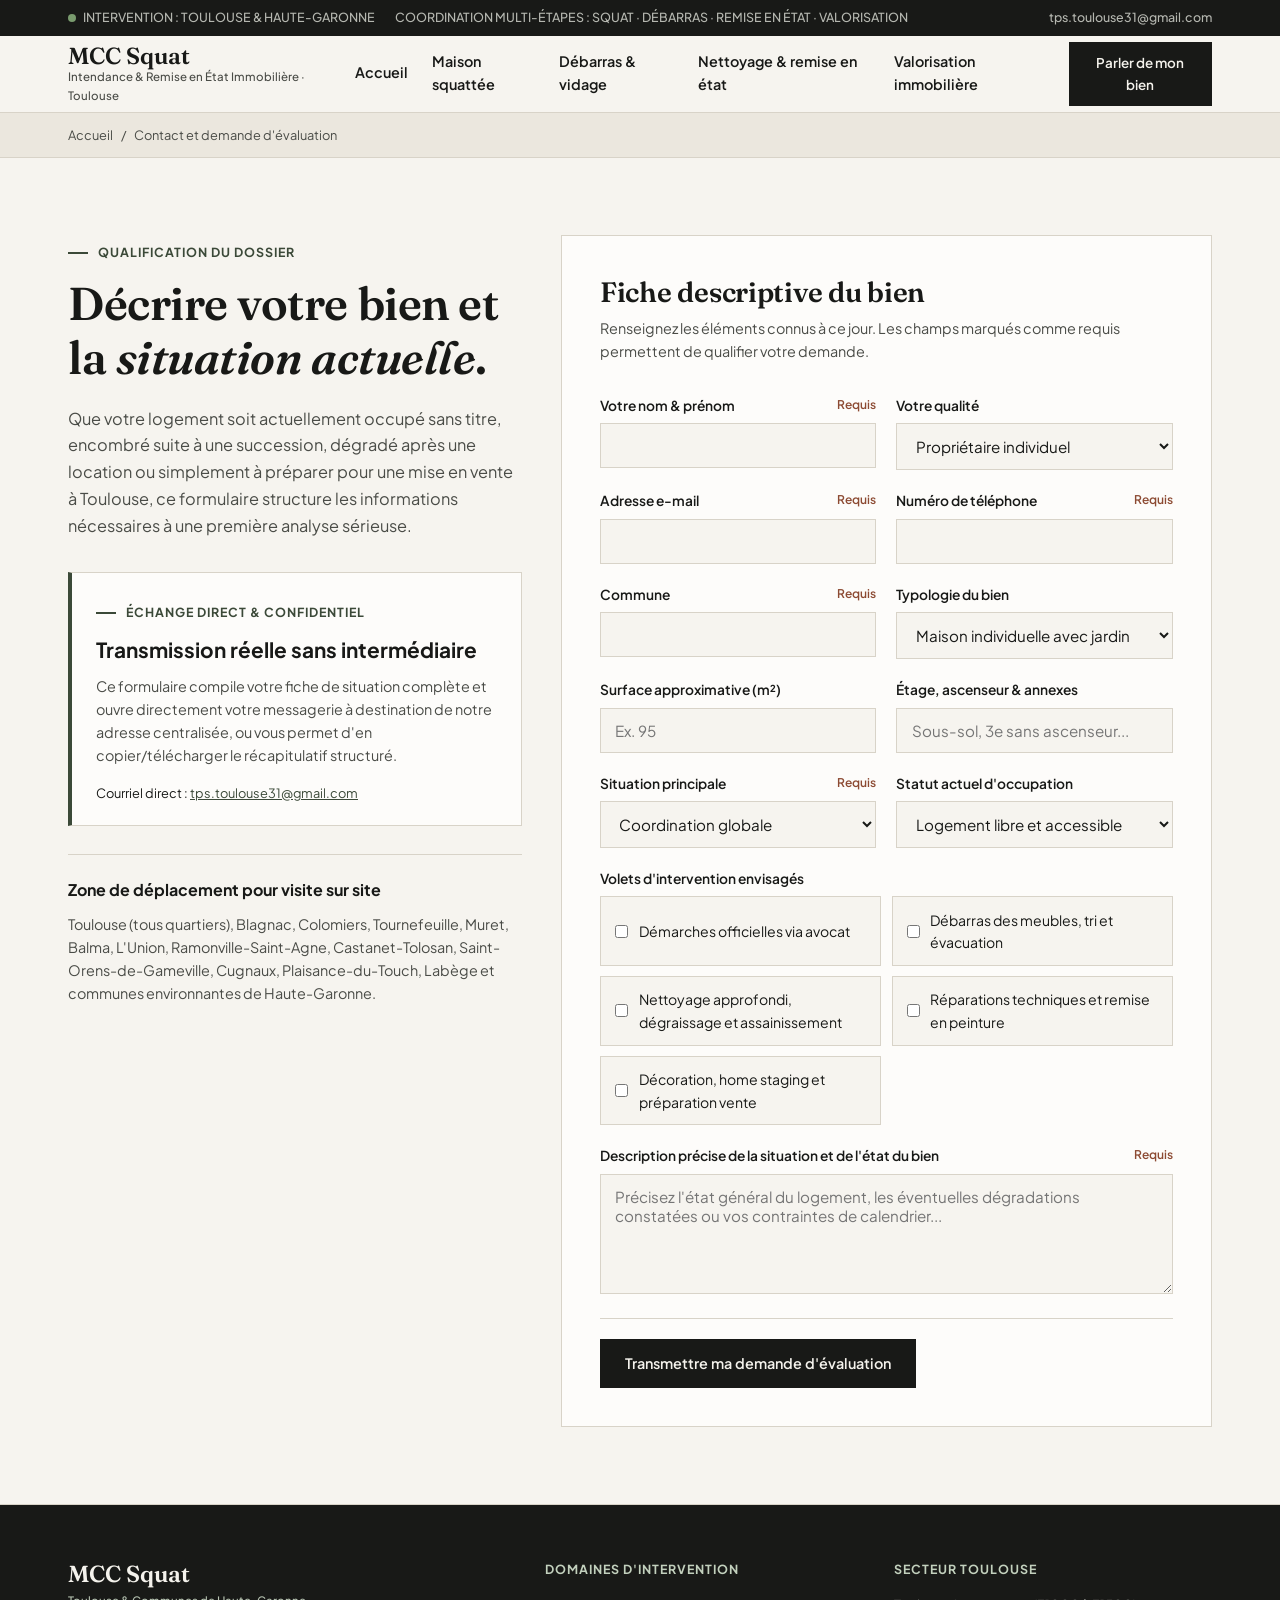
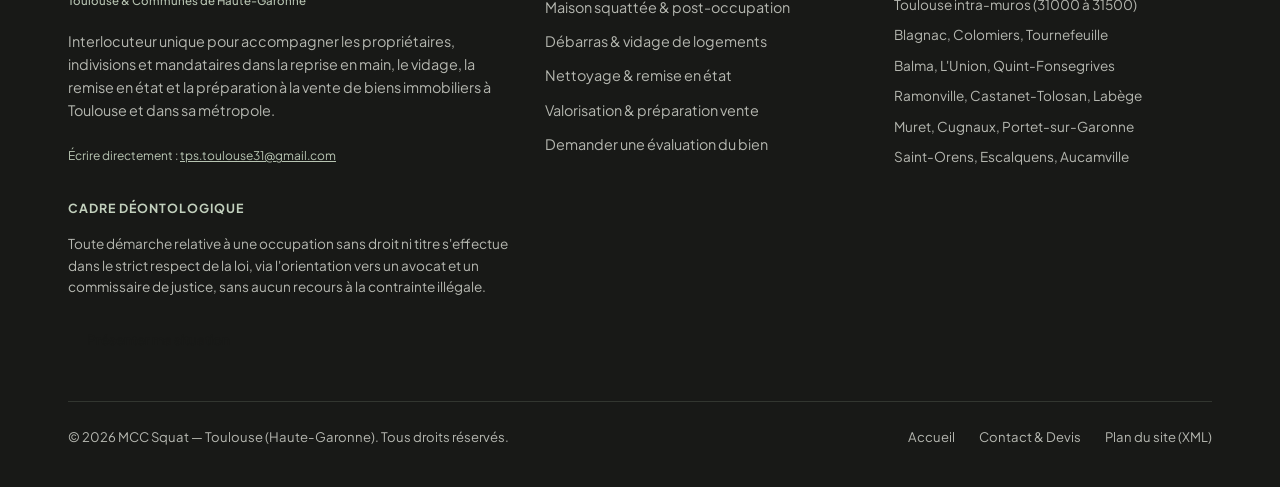
==== commit aafc6dc9: "petites corrections" ====
--- a/contact-devis.html
+++ b/contact-devis.html
@@ -17,7 +17,7 @@
   <div class="topbar">
     <div class="container topbar-inner">
       <div class="topbar-meta">
-        <span><span class="status-dot" aria-hidden="true"></span>INTERVENTION : TOULOUSE &amp; HAUTE-GARONNE (31)</span>
+        <span><span class="status-dot" aria-hidden="true"></span>INTERVENTION : TOULOUSE &amp; HAUTE-GARONNE</span>
         <span>COORDINATION MULTI-ÉTAPES : SQUAT · DÉBARRAS · REMISE EN ÉTAT · VALORISATION</span>
       </div>
       <div class="topbar-meta">
@@ -82,7 +82,7 @@
             <div style="border-top: 1px solid var(--border-hairline); padding-top: 1.5rem;">
               <h4 style="margin-bottom: 0.75rem;">Zone de déplacement pour visite sur site</h4>
               <p style="color: var(--text-muted); font-size: 0.9rem;">
-                Toulouse (tous quartiers), Blagnac, Colomiers, Tournefeuille, Muret, Balma, L'Union, Ramonville-Saint-Agne, Castanet-Tolosan, Saint-Orens-de-Gameville, Cugnaux, Plaisance-du-Touch, Labège et communes environnantes de Haute-Garonne (31).
+                Toulouse (tous quartiers), Blagnac, Colomiers, Tournefeuille, Muret, Balma, L'Union, Ramonville-Saint-Agne, Castanet-Tolosan, Saint-Orens-de-Gameville, Cugnaux, Plaisance-du-Touch, Labège et communes environnantes de Haute-Garonne.
               </p>
             </div>
           </div>
@@ -279,7 +279,7 @@
         </div>
 
         <div>
-          <h3 class="footer-heading">Secteur Toulouse (31)</h3>
+          <h3 class="footer-heading">Secteur Toulouse</h3>
           <ul class="footer-links" style="font-size: 0.85rem; color: var(--text-on-dark-muted);">
             <li>Toulouse intra-muros (31000 à 31500)</li>
             <li>Blagnac, Colomiers, Tournefeuille</li>
